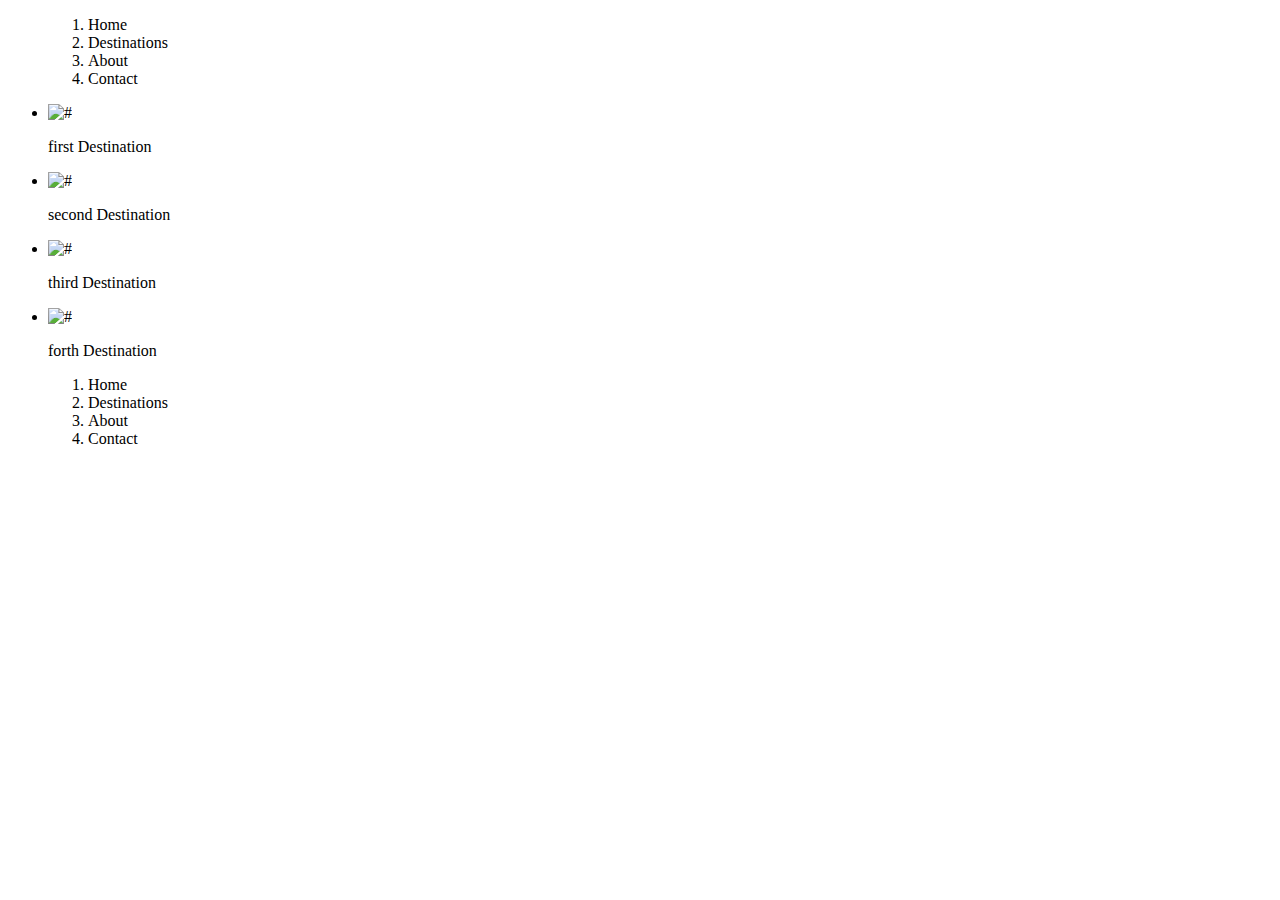
==== index.html @ 6d7c8bcf "added 4 favorite destinations" ====
<!DOCTYPE html>
<html>
    <head>
        <title>Welcome to Jamaica!</title>
        <style media="screen">

        </style>
    </head>
    <header>
      <menu>
        <ol>
          <li>Home</li>
          <li>Destinations</li>
          <li>About</li>
          <li>Contact</li>
        </ol>
      </menu>

    </header>
    <body>
        <ul>
          <li>
              <img src="#" alt="#">
              <p>first Destination</p>
          </li>
          <li>
              <img src="#" alt="#">
              <p>second Destination</p>
          </li>
          <li>
              <img src="#" alt="#">
              <p>third Destination</p>
          </li>
          <li>
              <img src="#" alt="#">
              <p>forth Destination</p>
          </li>
        </ul>
    </body>
    <footer>
      <menu>
        <ol>
          <li>Home</li>
          <li>Destinations</li>
          <li>About</li>
          <li>Contact</li>
        </ol>
      </menu>
    </footer>
</html>
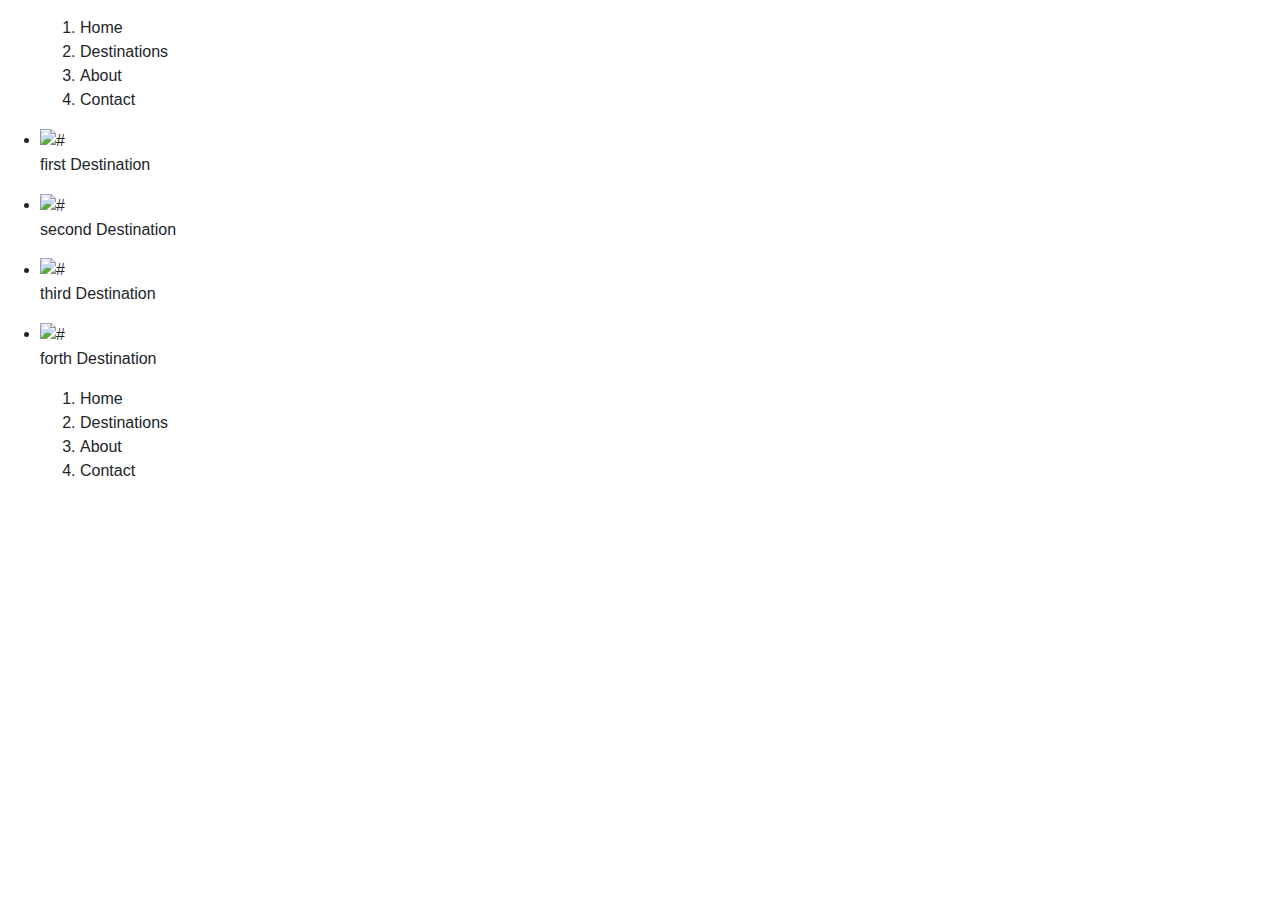
==== commit b41d8b1b: "included bootstrap" ====
--- a/index.html
+++ b/index.html
@@ -2,6 +2,7 @@
 <html>
     <head>
         <title>Welcome to Jamaica!</title>
+        <link rel="stylesheet" href="https://maxcdn.bootstrapcdn.com/bootstrap/4.0.0/css/bootstrap.min.css" integrity="sha384-Gn5384xqQ1aoWXA+058RXPxPg6fy4IWvTNh0E263XmFcJlSAwiGgFAW/dAiS6JXm" crossorigin="anonymous">
         <style media="screen">
 
         </style>
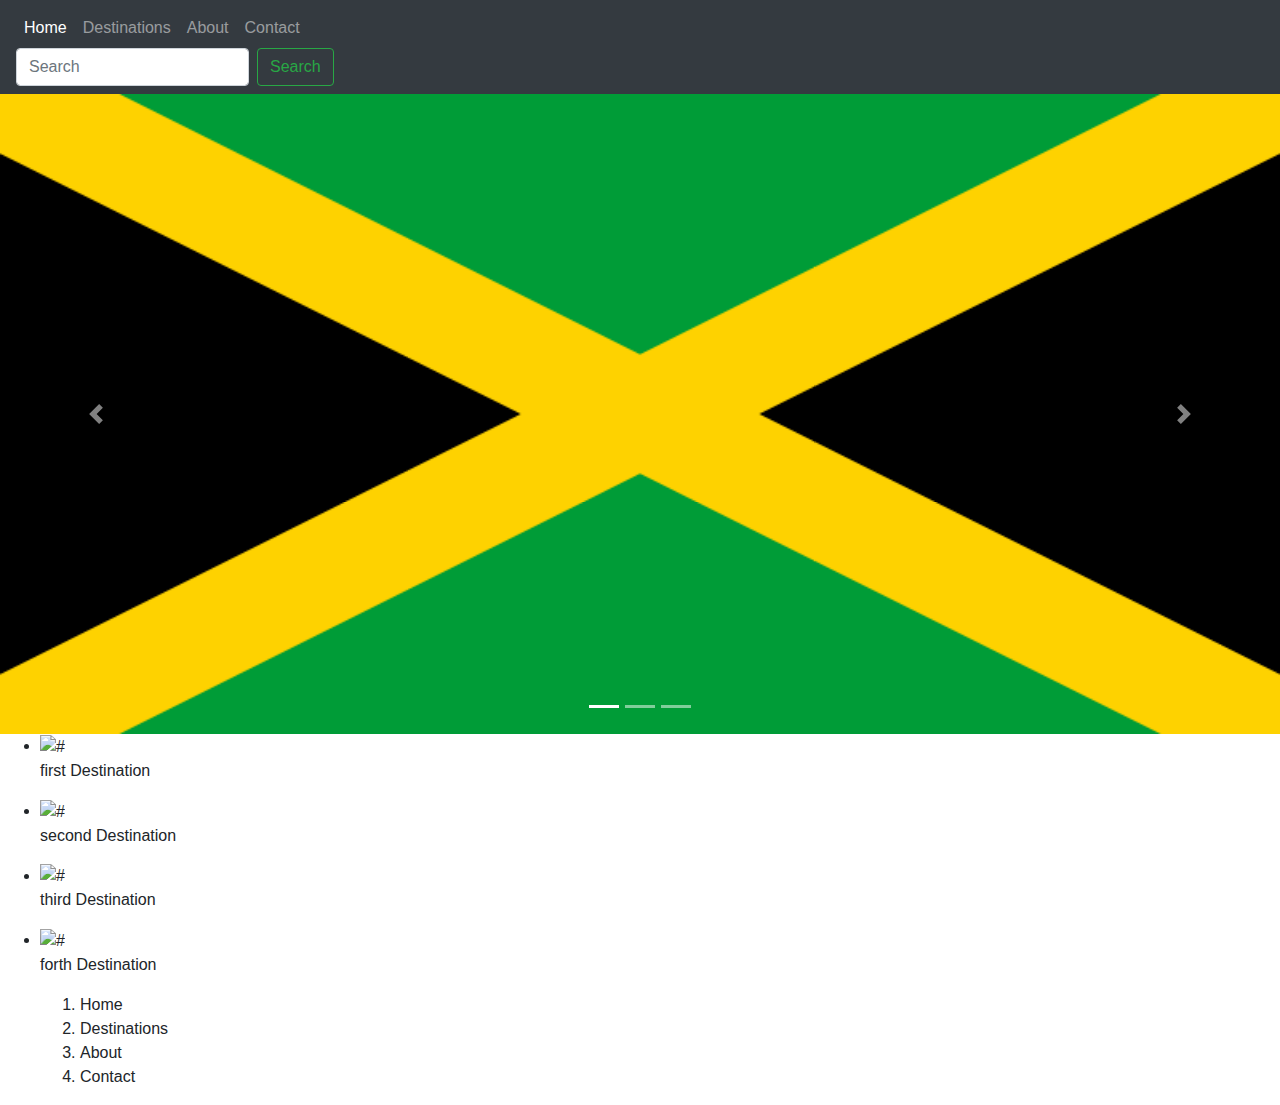
==== commit 4abc36cc: "added slide show" ====
--- a/index.html
+++ b/index.html
@@ -1,24 +1,75 @@
 <!DOCTYPE html>
 <html>
     <head>
-        <title>Welcome to Jamaica!</title>
+        <title>Destinations in Jamaica</title>
+        <meta charset="utf-8">
+
+        <!-- responsive meta tag -->
+        <meta name="viewport" content="width=device-width, initial-scale=1, shrink-to-fit=no">
+
+         <!-- Bootstrap CSS -->
         <link rel="stylesheet" href="https://maxcdn.bootstrapcdn.com/bootstrap/4.0.0/css/bootstrap.min.css" integrity="sha384-Gn5384xqQ1aoWXA+058RXPxPg6fy4IWvTNh0E263XmFcJlSAwiGgFAW/dAiS6JXm" crossorigin="anonymous">
-        <style media="screen">
 
-        </style>
+        <!-- Bootstrap js -->
+        <script src="https://code.jquery.com/jquery-3.4.1.slim.min.js" integrity="sha384-J6qa4849blE2+poT4WnyKhv5vZF5SrPo0iEjwBvKU7imGFAV0wwj1yYfoRSJoZ+n" crossorigin="anonymous"></script>
+        <script src="https://cdn.jsdelivr.net/npm/popper.js@1.16.0/dist/umd/popper.min.js" integrity="sha384-Q6E9RHvbIyZFJoft+2mJbHaEWldlvI9IOYy5n3zV9zzTtmI3UksdQRVvoxMfooAo" crossorigin="anonymous"></script>
+        <script src="https://stackpath.bootstrapcdn.com/bootstrap/4.4.1/js/bootstrap.min.js" integrity="sha384-wfSDF2E50Y2D1uUdj0O3uMBJnjuUD4Ih7YwaYd1iqfktj0Uod8GCExl3Og8ifwB6" crossorigin="anonymous"></script>
+
     </head>
     <header>
-      <menu>
-        <ol>
-          <li>Home</li>
-          <li>Destinations</li>
-          <li>About</li>
-          <li>Contact</li>
-        </ol>
-      </menu>
+      <!-- navigation bar -->
+      <nav class="navbar navbar-expand-lg navbar-dark bg-dark">
+           <div id="navbarSupportedContent justify-content-between">
+            <ul class="navbar-nav mr-auto">
+              <li class="nav-item active"><a class="nav-link" href="#">Home</a></li>
+              <li class="nav-item"><a class="nav-link" href="destinations.html">Destinations</a></li>
+              <li class="nav-item"><a class="nav-link" href="about.html">About</a></li>
+              <li class="nav-item"><a class="nav-link" href="contact.html">Contact</a></li>
+            </ul>
+
+            <!-- search -->
+            <form class="form-inline my-2 my-lg-0">
+              <input class="form-control mr-sm-2" type="search" placeholder="Search" aria-label="Search">
+              <button class="btn btn-outline-success my-2 my-sm-0" type="submit">Search</button>
+            </form>
+          </div>
+      </nav>
 
     </header>
     <body>
+      <!-- Picture slideshow -->
+      <div id="carouselExampleIndicators" class="carousel slide" data-ride="carousel">
+        <ol class="carousel-indicators">
+          <li data-target="#carouselExampleIndicators" data-slide-to="0" class="active"></li>
+          <li data-target="#carouselExampleIndicators" data-slide-to="1"></li>
+          <li data-target="#carouselExampleIndicators" data-slide-to="2"></li>
+        </ol>
+        <div class="carousel-inner">
+          <div class="carousel-item active">
+            <img src="images/jaflag.png" class="d-block w-100" alt="...">
+          </div>
+          <div class="carousel-item">
+            <img src="images/jabeaches.jpg" class="d-block w-100" alt="...">
+          </div>
+          <div class="carousel-item">
+            <img src="images/jaraft.jpg" class="d-block w-100" alt="...">
+          </div>
+        </div>
+        <a class="carousel-control-prev" href="#carouselExampleIndicators" role="button" data-slide="prev">
+          <span class="carousel-control-prev-icon" aria-hidden="true"></span>
+          <span class="sr-only">Previous</span>
+        </a>
+        <a class="carousel-control-next" href="#carouselExampleIndicators" role="button" data-slide="next">
+          <span class="carousel-control-next-icon" aria-hidden="true"></span>
+          <span class="sr-only">Next</span>
+        </a>
+      </div>
+
+
+
+
+
+      <section>
         <ul>
           <li>
               <img src="#" alt="#">
@@ -37,6 +88,8 @@
               <p>forth Destination</p>
           </li>
         </ul>
+
+      </section>
     </body>
     <footer>
       <menu>
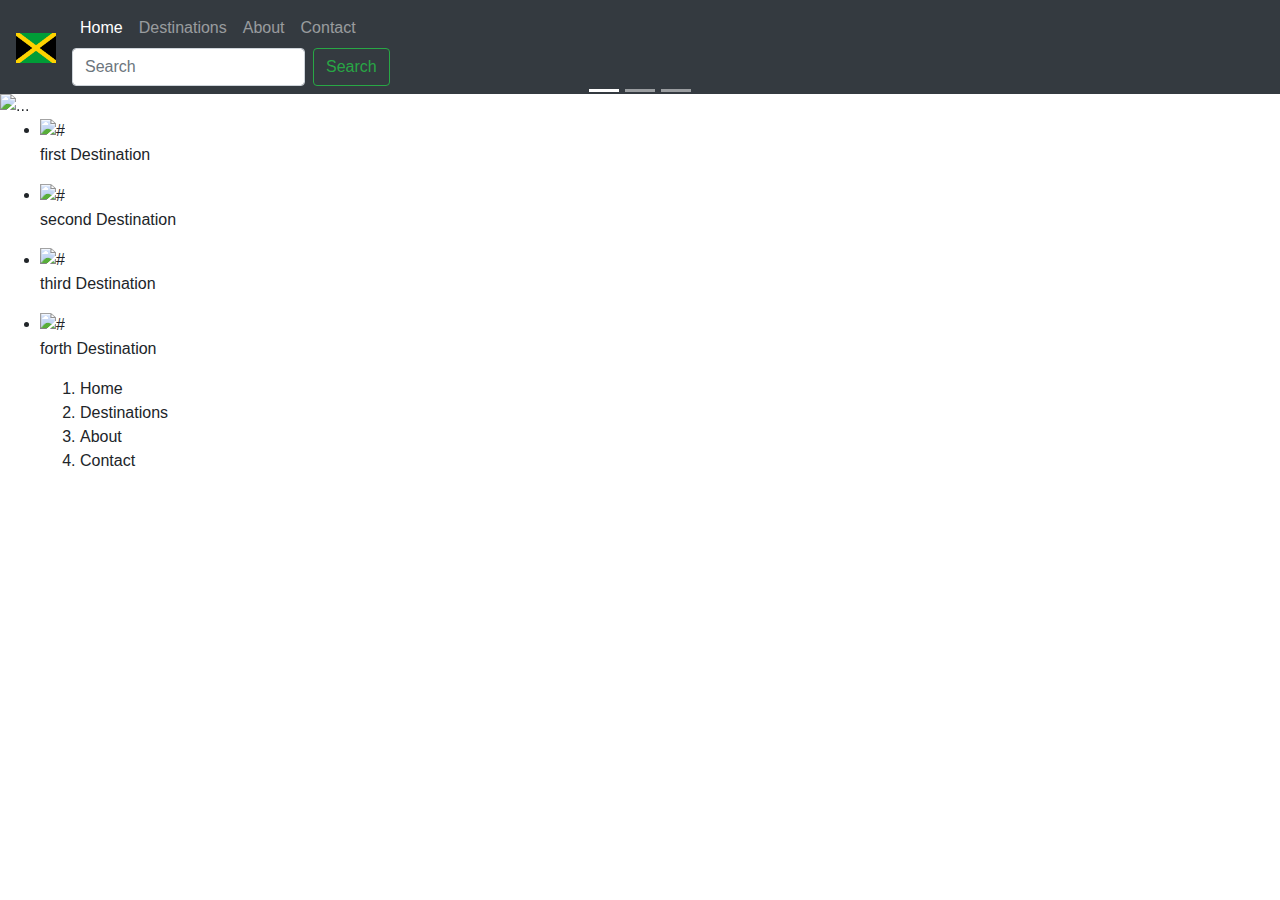
==== commit 6906c259: "added logo image" ====
--- a/index.html
+++ b/index.html
@@ -19,20 +19,23 @@
     <header>
       <!-- navigation bar -->
       <nav class="navbar navbar-expand-lg navbar-dark bg-dark">
-           <div id="navbarSupportedContent justify-content-between">
-            <ul class="navbar-nav mr-auto">
-              <li class="nav-item active"><a class="nav-link" href="#">Home</a></li>
-              <li class="nav-item"><a class="nav-link" href="destinations.html">Destinations</a></li>
-              <li class="nav-item"><a class="nav-link" href="about.html">About</a></li>
-              <li class="nav-item"><a class="nav-link" href="contact.html">Contact</a></li>
-            </ul>
+        <a class="navbar-brand" href="#">
+          <img src="images/jaflag.png" width="40" height="30" alt="">
+        </a>
+         <div id="navbarSupportedContent justify-content-between">
+          <ul class="navbar-nav mr-auto">
+            <li class="nav-item active"><a class="nav-link" href="#">Home</a></li>
+            <li class="nav-item"><a class="nav-link" href="destinations.html">Destinations</a></li>
+            <li class="nav-item"><a class="nav-link" href="about.html">About</a></li>
+            <li class="nav-item"><a class="nav-link" href="contact.html">Contact</a></li>
+          </ul>
 
-            <!-- search -->
-            <form class="form-inline my-2 my-lg-0">
-              <input class="form-control mr-sm-2" type="search" placeholder="Search" aria-label="Search">
-              <button class="btn btn-outline-success my-2 my-sm-0" type="submit">Search</button>
-            </form>
-          </div>
+          <!-- search -->
+          <form class="form-inline my-2 my-lg-0">
+            <input class="form-control mr-sm-2" type="search" placeholder="Search" aria-label="Search">
+            <button class="btn btn-outline-success my-2 my-sm-0" type="submit">Search</button>
+          </form>
+        </div>
       </nav>
 
     </header>
@@ -46,7 +49,7 @@
         </ol>
         <div class="carousel-inner">
           <div class="carousel-item active">
-            <img src="images/jaflag.png" class="d-block w-100" alt="...">
+            <img src="images/jaoutline.png" class="d-block w-100" alt="...">
           </div>
           <div class="carousel-item">
             <img src="images/jabeaches.jpg" class="d-block w-100" alt="...">
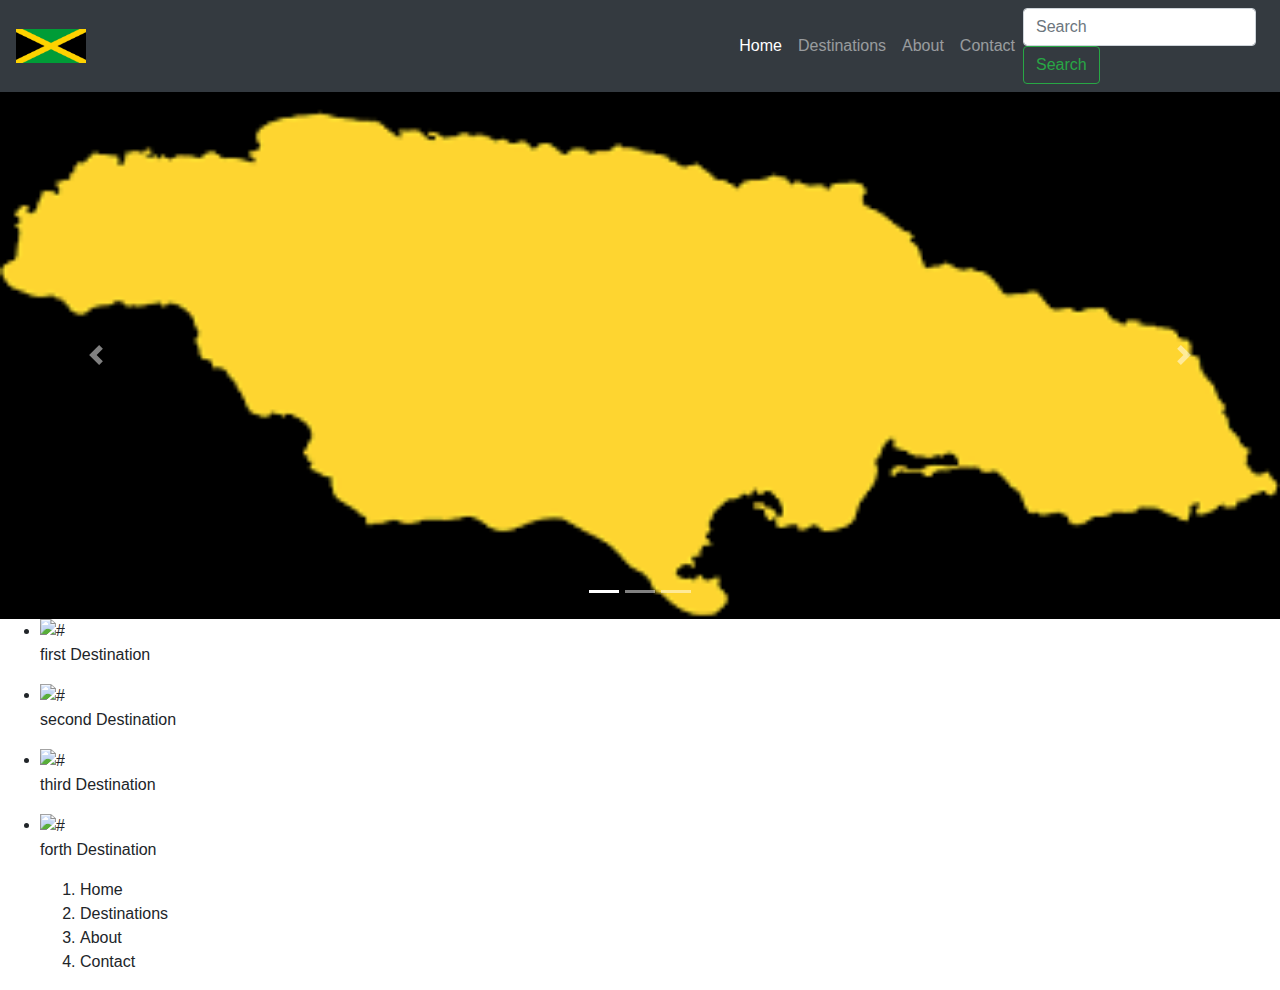
==== commit db2136fa: "Add files via upload" ====
--- a/index.html
+++ b/index.html
@@ -9,6 +9,7 @@
 
          <!-- Bootstrap CSS -->
         <link rel="stylesheet" href="https://maxcdn.bootstrapcdn.com/bootstrap/4.0.0/css/bootstrap.min.css" integrity="sha384-Gn5384xqQ1aoWXA+058RXPxPg6fy4IWvTNh0E263XmFcJlSAwiGgFAW/dAiS6JXm" crossorigin="anonymous">
+        <link rel="stylesheet" href="css/styles.CSS" >
 
         <!-- Bootstrap js -->
         <script src="https://code.jquery.com/jquery-3.4.1.slim.min.js" integrity="sha384-J6qa4849blE2+poT4WnyKhv5vZF5SrPo0iEjwBvKU7imGFAV0wwj1yYfoRSJoZ+n" crossorigin="anonymous"></script>
@@ -19,10 +20,15 @@
     <header>
       <!-- navigation bar -->
       <nav class="navbar navbar-expand-lg navbar-dark bg-dark">
-        <a class="navbar-brand" href="#">
-          <img src="images/jaflag.png" width="40" height="30" alt="">
+        <a class="navbar-brand" href="index.html">
+          <img src="images/jaflag.png" width="10%" height="5%" alt="">
         </a>
-         <div id="navbarSupportedContent justify-content-between">
+
+        <button class="navbar-toggler" type="button" data-toggle="collapse" data-target="#navbarSupportedContent" aria-controls="navbarSupportedContent" aria-expanded="false" aria-label="Toggle navigation">
+          <span class="navbar-toggler-icon"></span>
+        </button>
+
+         <div class="collapse navbar-collapse" id="navbarSupportedContent">
           <ul class="navbar-nav mr-auto">
             <li class="nav-item active"><a class="nav-link" href="#">Home</a></li>
             <li class="nav-item"><a class="nav-link" href="destinations.html">Destinations</a></li>
@@ -31,7 +37,7 @@
           </ul>
 
           <!-- search -->
-          <form class="form-inline my-2 my-lg-0">
+          <form class="form-inline">
             <input class="form-control mr-sm-2" type="search" placeholder="Search" aria-label="Search">
             <button class="btn btn-outline-success my-2 my-sm-0" type="submit">Search</button>
           </form>
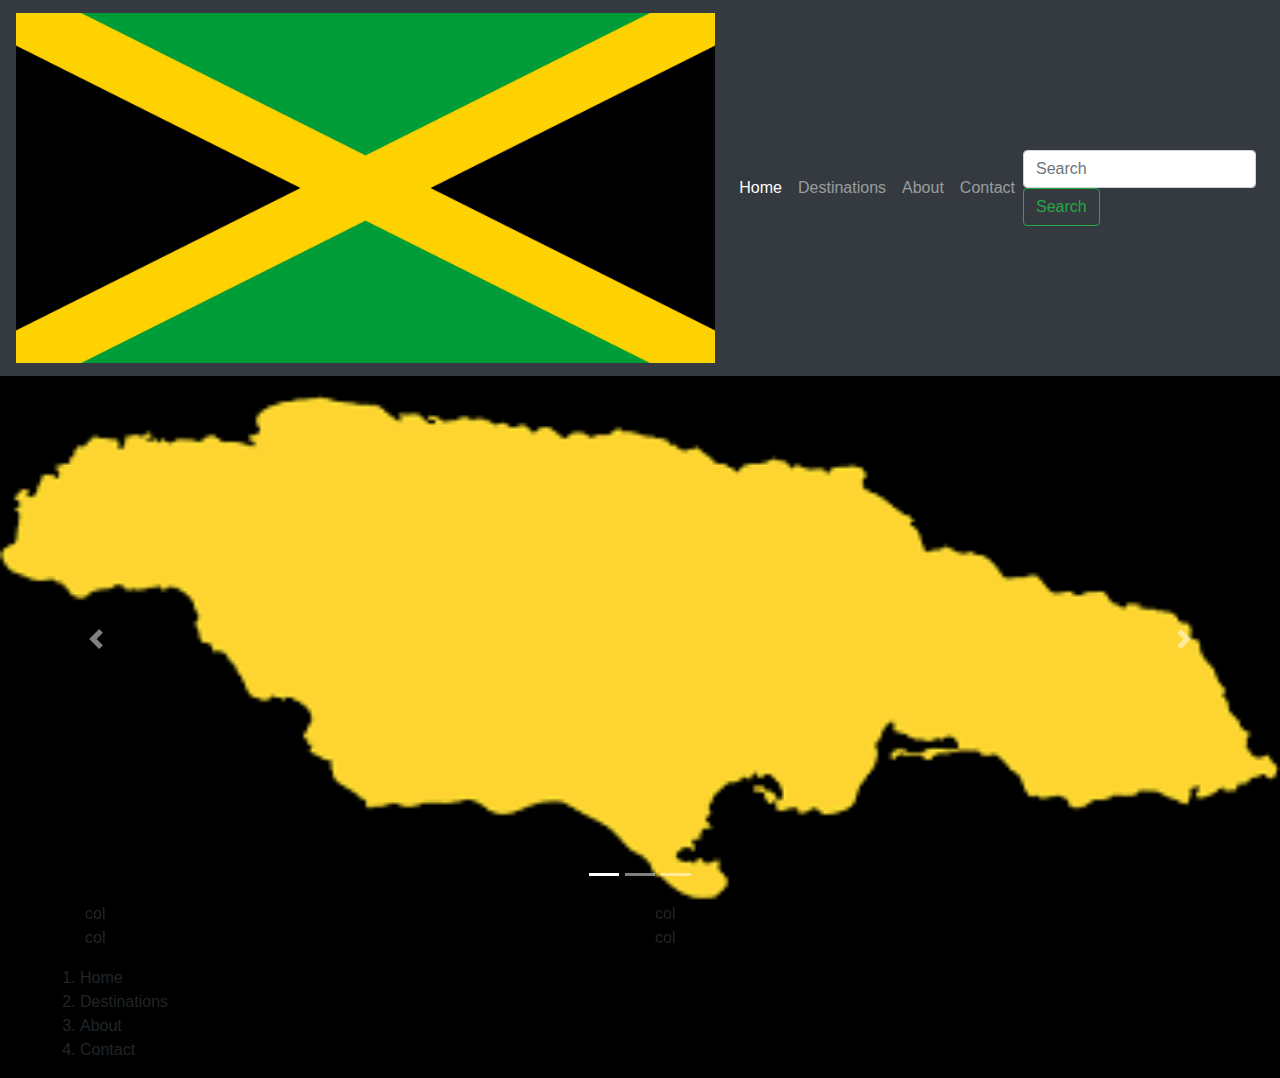
==== commit cafd08ee: "added columns and rows" ====
--- a/index.html
+++ b/index.html
@@ -9,7 +9,7 @@
 
          <!-- Bootstrap CSS -->
         <link rel="stylesheet" href="https://maxcdn.bootstrapcdn.com/bootstrap/4.0.0/css/bootstrap.min.css" integrity="sha384-Gn5384xqQ1aoWXA+058RXPxPg6fy4IWvTNh0E263XmFcJlSAwiGgFAW/dAiS6JXm" crossorigin="anonymous">
-        <link rel="stylesheet" href="css/styles.CSS" >
+        <link rel="stylesheet" href="css/variables.css" >
 
         <!-- Bootstrap js -->
         <script src="https://code.jquery.com/jquery-3.4.1.slim.min.js" integrity="sha384-J6qa4849blE2+poT4WnyKhv5vZF5SrPo0iEjwBvKU7imGFAV0wwj1yYfoRSJoZ+n" crossorigin="anonymous"></script>
@@ -21,7 +21,7 @@
       <!-- navigation bar -->
       <nav class="navbar navbar-expand-lg navbar-dark bg-dark">
         <a class="navbar-brand" href="index.html">
-          <img src="images/jaflag.png" width="10%" height="5%" alt="">
+          <img src="images/jaflag.png" width="100%" height="5%" alt="">
         </a>
 
         <button class="navbar-toggler" type="button" data-toggle="collapse" data-target="#navbarSupportedContent" aria-controls="navbarSupportedContent" aria-expanded="false" aria-label="Toggle navigation">
@@ -78,28 +78,19 @@
 
 
 
-      <section>
-        <ul>
-          <li>
-              <img src="#" alt="#">
-              <p>first Destination</p>
-          </li>
-          <li>
-              <img src="#" alt="#">
-              <p>second Destination</p>
-          </li>
-          <li>
-              <img src="#" alt="#">
-              <p>third Destination</p>
-          </li>
-          <li>
-              <img src="#" alt="#">
-              <p>forth Destination</p>
-          </li>
-        </ul>
-
+      <section class="container">
+        <div class="row">
+          <div class="col-6">col</div>
+          <div class="col-6">col</div>
+        </div>
+        <div class="row">
+          <div class="col-6">col</div>
+          <div class="col-6">col</div>
+        </div>
       </section>
     </body>
+
+
     <footer>
       <menu>
         <ol>
--- a/css/variables.css
+++ b/css/variables.css
@@ -0,0 +1,4 @@
+body {
+  background-color: black; }
+
+/*# sourceMappingURL=variables.css.map */
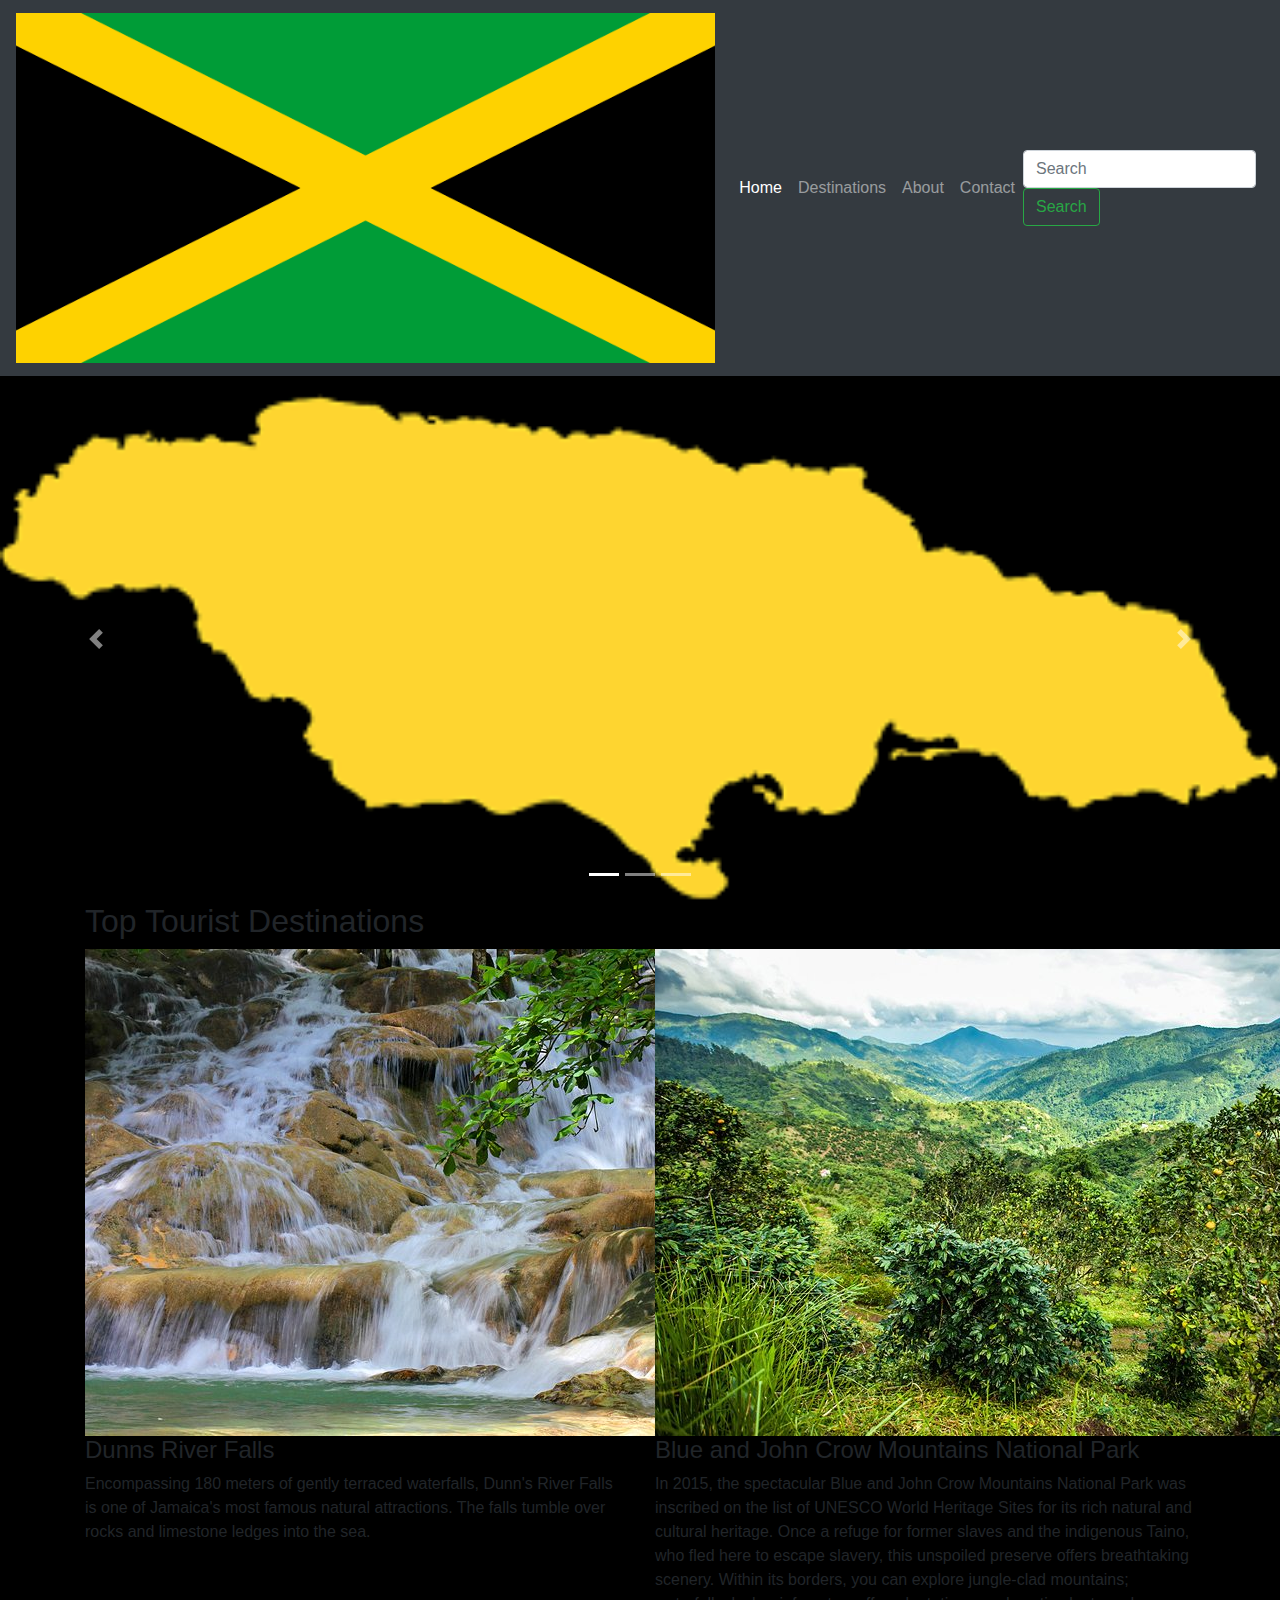
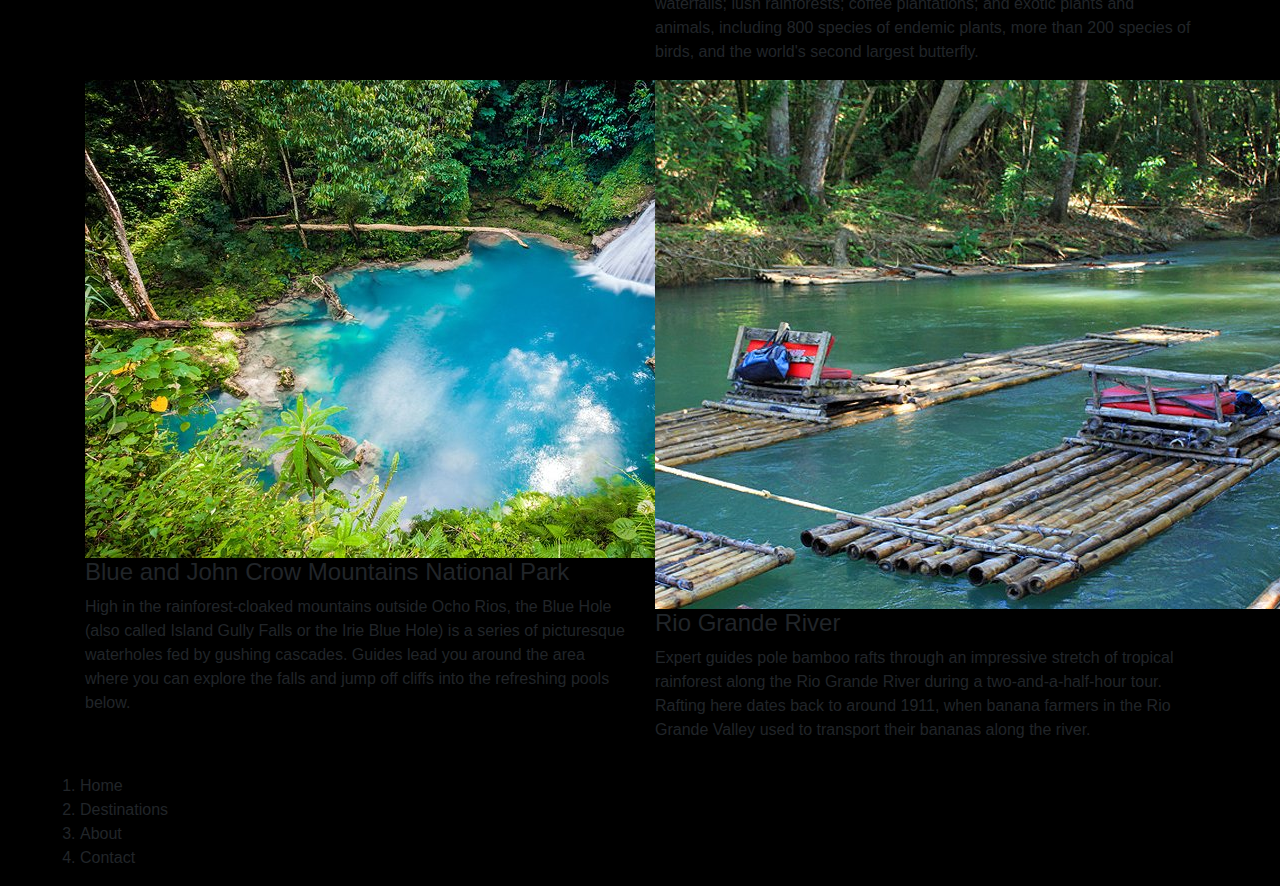
==== commit c1b49da0: "added more to landing page" ====
--- a/index.html
+++ b/index.html
@@ -58,10 +58,10 @@
             <img src="images/jaoutline.png" class="d-block w-100" alt="...">
           </div>
           <div class="carousel-item">
-            <img src="images/jabeaches.jpg" class="d-block w-100" alt="...">
+            <img src="images/jabeaches.jpg" class="d-block w-100" alt="Jamaica Beaches">
           </div>
           <div class="carousel-item">
-            <img src="images/jaraft.jpg" class="d-block w-100" alt="...">
+            <img src="images/jaraft.jpg" class="d-block w-100" alt="Jamaica Raft">
           </div>
         </div>
         <a class="carousel-control-prev" href="#carouselExampleIndicators" role="button" data-slide="prev">
@@ -79,13 +79,30 @@
 
 
       <section class="container">
+        <h2>Top Tourist Destinations</h2>
         <div class="row">
-          <div class="col-6">col</div>
-          <div class="col-6">col</div>
+          <div class="col-6">
+            <img src="images/jadunnsriverfalls.jpg" alt="Dunns River Falls" >
+            <h4>Dunns River Falls</h4>
+            <p>Encompassing 180 meters of gently terraced waterfalls, Dunn's River Falls is one of Jamaica's most famous natural attractions. The falls tumble over rocks and limestone ledges into the sea.</p>
+          </div>
+          <div class="col-6">
+            <img src="images/jabluemountains.jpg" alt="Blue Mountains" >
+            <h4>Blue and John Crow Mountains National Park</h4>
+            <p>In 2015, the spectacular Blue and John Crow Mountains National Park was inscribed on the list of UNESCO World Heritage Sites for its rich natural and cultural heritage. Once a refuge for former slaves and the indigenous Taino, who fled here to escape slavery, this unspoiled preserve offers breathtaking scenery. Within its borders, you can explore jungle-clad mountains; waterfalls; lush rainforests; coffee plantations; and exotic plants and animals, including 800 species of endemic plants, more than 200 species of birds, and the world's second largest butterfly. </p>
+          </div>
         </div>
         <div class="row">
-          <div class="col-6">col</div>
-          <div class="col-6">col</div>
+          <div class="col-6">
+            <img src="images/jabluehole.jpg" alt="Blue Hole" >
+            <h4>Blue and John Crow Mountains National Park</h4>
+            <p>High in the rainforest-cloaked mountains outside Ocho Rios, the Blue Hole (also called Island Gully Falls or the Irie Blue Hole) is a series of picturesque waterholes fed by gushing cascades. Guides lead you around the area where you can explore the falls and jump off cliffs into the refreshing pools below. </p>
+          </div>
+          <div class="col-6">
+            <img src="images/jariogranderiver.jpg" alt="Rio Grande River" >
+            <h4>Rio Grande River</h4>
+            <p>Expert guides pole bamboo rafts through an impressive stretch of tropical rainforest along the Rio Grande River during a two-and-a-half-hour tour. Rafting here dates back to around 1911, when banana farmers in the Rio Grande Valley used to transport their bananas along the river.</p>
+          </div>
         </div>
       </section>
     </body>
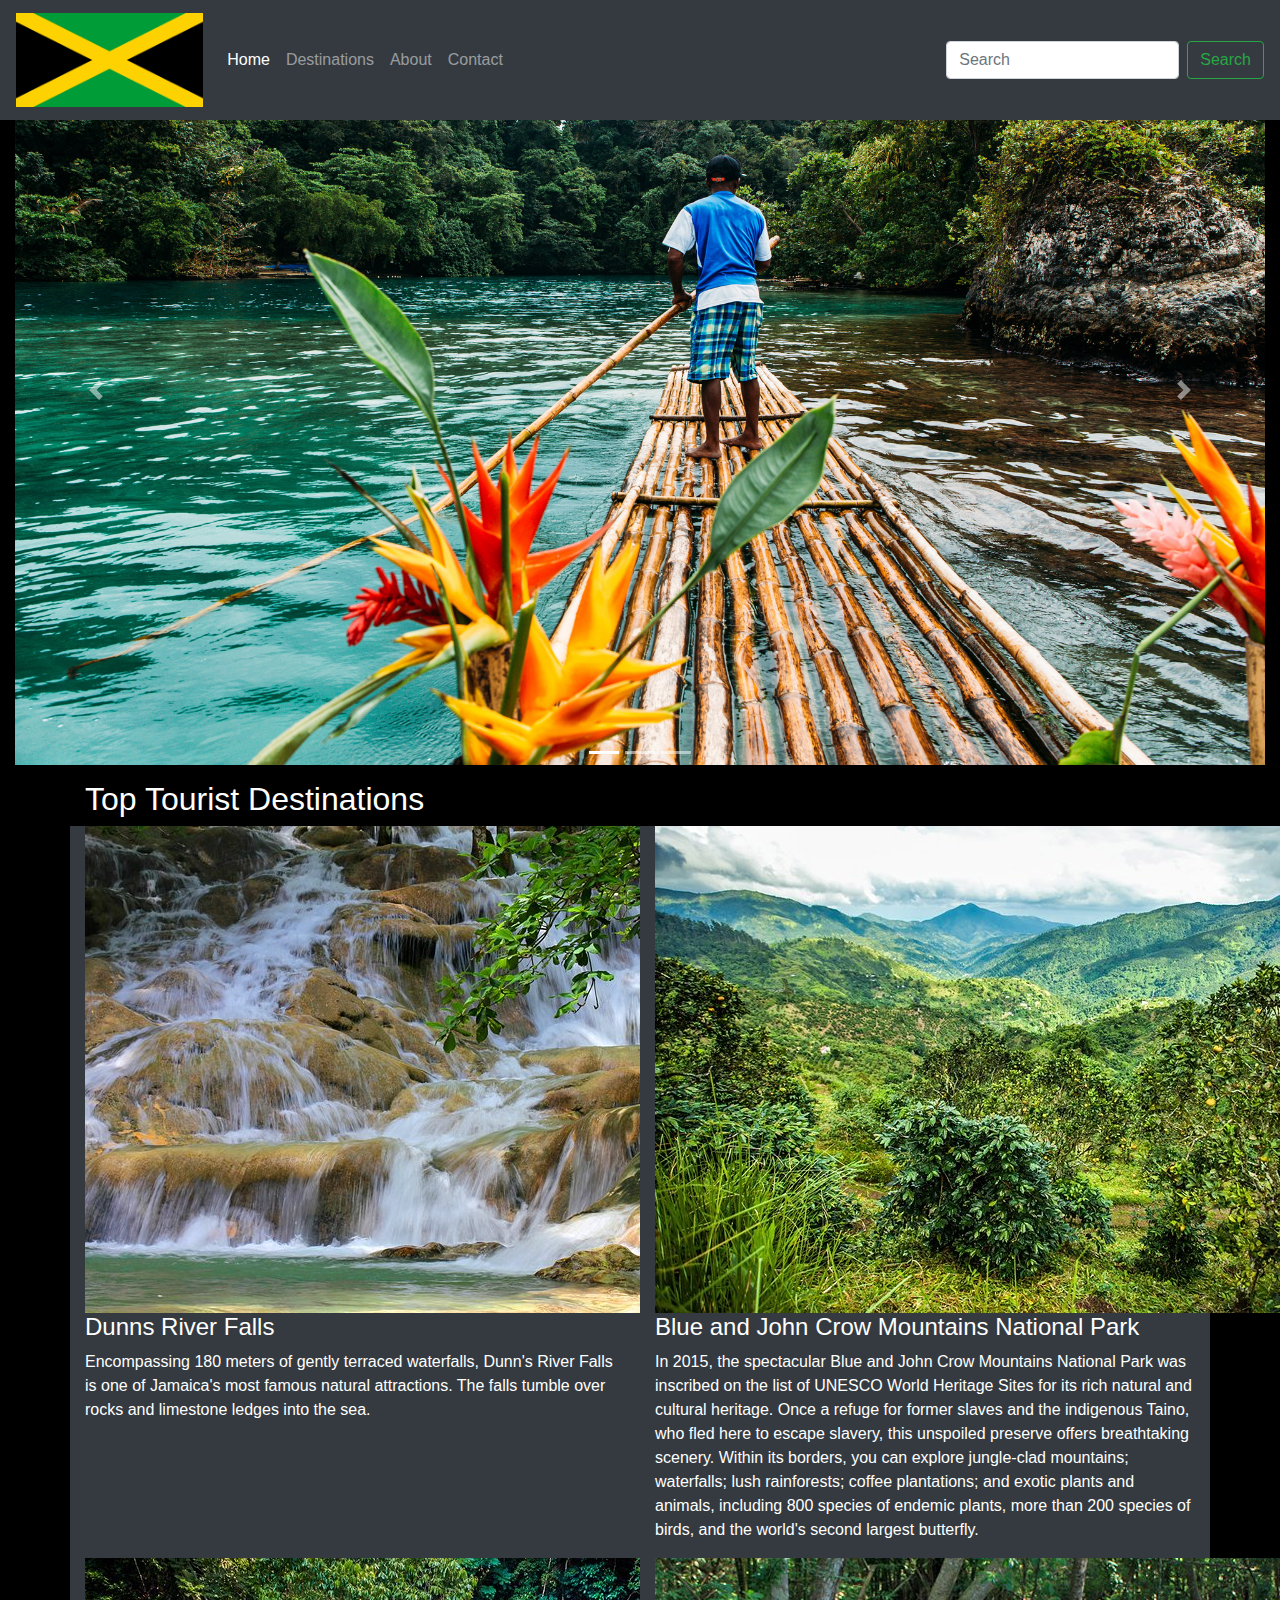
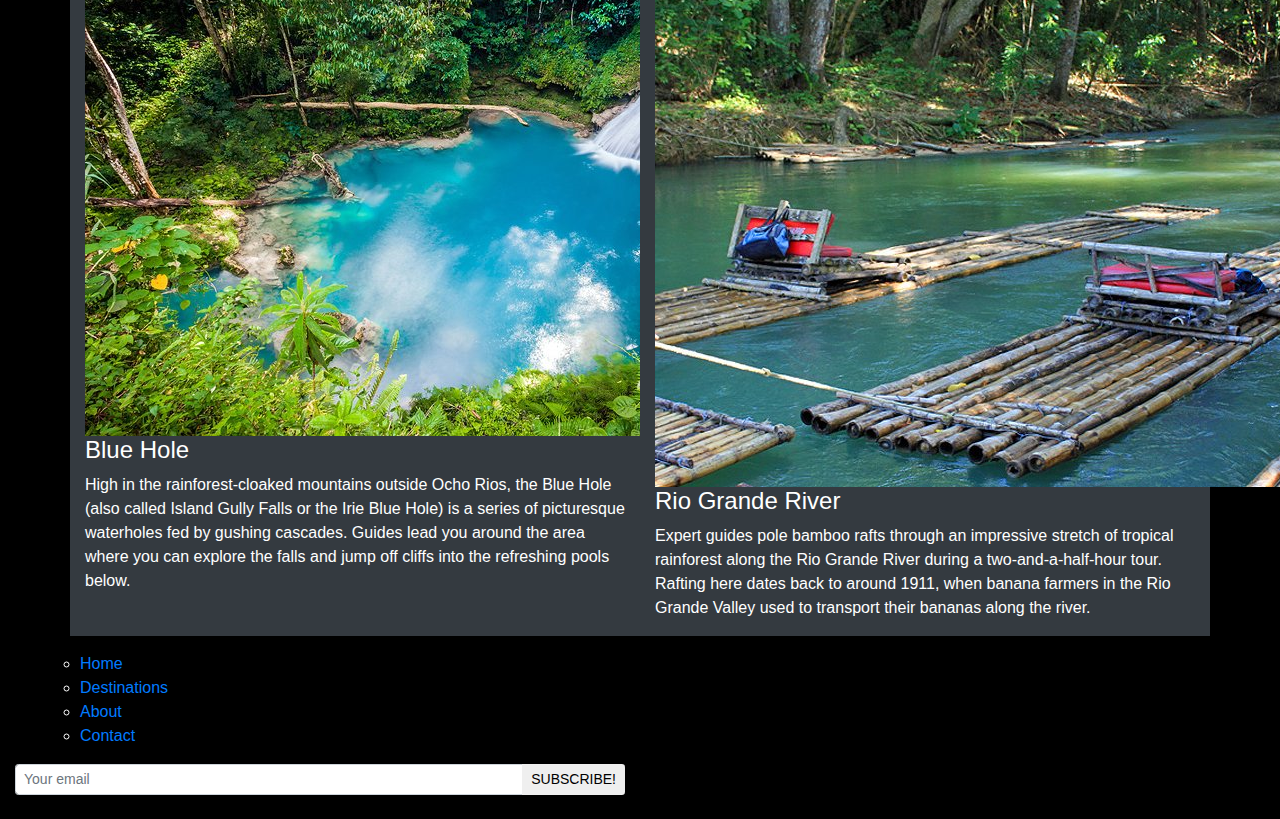
==== commit 5aab08e4: "Add files via upload" ====
--- a/index.html
+++ b/index.html
@@ -4,6 +4,7 @@
         <title>Destinations in Jamaica</title>
         <meta charset="utf-8">
 
+        <meta name="author" content="Sasha-lee Garvey">
         <!-- responsive meta tag -->
         <meta name="viewport" content="width=device-width, initial-scale=1, shrink-to-fit=no">
 
@@ -19,7 +20,7 @@
     </head>
     <header>
       <!-- navigation bar -->
-      <nav class="navbar navbar-expand-lg navbar-dark bg-dark">
+      <nav class="navbar fixed-top navbar-expand-lg navbar-dark bg-dark">
         <a class="navbar-brand" href="index.html">
           <img src="images/jaflag.png" width="100%" height="5%" alt="">
         </a>
@@ -55,13 +56,13 @@
         </ol>
         <div class="carousel-inner">
           <div class="carousel-item active">
-            <img src="images/jaoutline.png" class="d-block w-100" alt="...">
+            <img src="images/jaraft.jpg" class="d-block w-100" alt="Jamaica Raft">
           </div>
           <div class="carousel-item">
             <img src="images/jabeaches.jpg" class="d-block w-100" alt="Jamaica Beaches">
           </div>
           <div class="carousel-item">
-            <img src="images/jaraft.jpg" class="d-block w-100" alt="Jamaica Raft">
+            <img src="images/jaoutline.png" class="d-block w-100" alt="Map of Jamaica">
           </div>
         </div>
         <a class="carousel-control-prev" href="#carouselExampleIndicators" role="button" data-slide="prev">
@@ -82,40 +83,56 @@
         <h2>Top Tourist Destinations</h2>
         <div class="row">
           <div class="col-6">
-            <img src="images/jadunnsriverfalls.jpg" alt="Dunns River Falls" >
+            <a href="destinations.html#dunnsriver"><img src="images/jadunnsriverfalls.jpg" alt="Dunns River Falls" ></a>
             <h4>Dunns River Falls</h4>
             <p>Encompassing 180 meters of gently terraced waterfalls, Dunn's River Falls is one of Jamaica's most famous natural attractions. The falls tumble over rocks and limestone ledges into the sea.</p>
           </div>
           <div class="col-6">
-            <img src="images/jabluemountains.jpg" alt="Blue Mountains" >
+            <a href="destinations.html#bluemountain"><img src="images/jabluemountains.jpg" alt="Blue Mountains" ></a>
             <h4>Blue and John Crow Mountains National Park</h4>
             <p>In 2015, the spectacular Blue and John Crow Mountains National Park was inscribed on the list of UNESCO World Heritage Sites for its rich natural and cultural heritage. Once a refuge for former slaves and the indigenous Taino, who fled here to escape slavery, this unspoiled preserve offers breathtaking scenery. Within its borders, you can explore jungle-clad mountains; waterfalls; lush rainforests; coffee plantations; and exotic plants and animals, including 800 species of endemic plants, more than 200 species of birds, and the world's second largest butterfly. </p>
           </div>
         </div>
         <div class="row">
           <div class="col-6">
-            <img src="images/jabluehole.jpg" alt="Blue Hole" >
-            <h4>Blue and John Crow Mountains National Park</h4>
+            <a href="destinations.html#bluehole"><img src="images/jabluehole.jpg" alt="Blue Hole" ></a>
+            <h4>Blue Hole</h4>
             <p>High in the rainforest-cloaked mountains outside Ocho Rios, the Blue Hole (also called Island Gully Falls or the Irie Blue Hole) is a series of picturesque waterholes fed by gushing cascades. Guides lead you around the area where you can explore the falls and jump off cliffs into the refreshing pools below. </p>
           </div>
           <div class="col-6">
-            <img src="images/jariogranderiver.jpg" alt="Rio Grande River" >
+            <a href="destinations.html#riogrande"><img src="images/jariogranderiver.jpg" alt="Rio Grande River" ></a>
             <h4>Rio Grande River</h4>
             <p>Expert guides pole bamboo rafts through an impressive stretch of tropical rainforest along the Rio Grande River during a two-and-a-half-hour tour. Rafting here dates back to around 1911, when banana farmers in the Rio Grande Valley used to transport their bananas along the river.</p>
           </div>
         </div>
       </section>
+
+      <footer>
+        <menu>
+          <ul>
+            <li><a href="index.html">Home</a></li>
+            <li><a href="destinations.html">Destinations</a></li>
+            <li><a href="about.html">About</a></li>
+            <li><a href="contact.html">Contact</a></li>
+          </ul>
+        </menu>
+
+        <!--Grid column-->
+       <div class="subscribe col-md-6 mb-4">
+
+         <form class="input-group">
+           <input type="text" class="form-control form-control-sm" placeholder="Your email"
+             aria-label="Your email" aria-describedby="basic-addon2">
+           <div class="input-group-append">
+             <button class="btn btn-sm btn-outline-white my-0" type="button">SUBSCRIBE!</button>
+           </div>
+         </form>
+
+       </div>
+       <!--Grid column-->
+      </footer>
     </body>
 
 
-    <footer>
-      <menu>
-        <ol>
-          <li>Home</li>
-          <li>Destinations</li>
-          <li>About</li>
-          <li>Contact</li>
-        </ol>
-      </menu>
-    </footer>
+
 </html>
--- a/css/variables.css
+++ b/css/variables.css
@@ -1,4 +1,54 @@
 body {
-  background-color: black; }
+  background-color: black;
+  color: white;
+  margin-bottom: 10px;
+}
+
+nav{ margin-bottom: 10px;}
+nav a.navbar-brand{
+  width: 5%;
+  height: 5%;
+  display: block;
+}
+
+div.carousel{ padding: 15px;}
+
+div.col-6{ background-color: #343a40;}
+
+p.test2 {
+  white-space: nowrap;
+  width: 200px;
+  border: 1px solid #000000;
+  overflow: hidden;
+  text-overflow: ellipsis;
+}
 
 /*# sourceMappingURL=variables.css.map */
+
+/* Extra small devices (portrait phones, less than 576px) */
+@media (max-width: 575.98px) {
+  nav a.navbar-brand{
+    width: 15%;
+  }
+
+  .form-control{
+    width: 70%;
+    margin-right: 10px;
+  }
+}
+
+/* Small devices (landscape phones, 576px and up) */
+@media (min-width: 576px) {
+  nav a.navbar-brand{
+    width: 15%;
+  }
+}
+
+/* Medium devices (tablets, 768px and up) /*/
+@media (min-width: 768px) {  }
+
+/*Large devices (desktops, 992px and up)*/
+@media (min-width: 992px) { }
+
+/* Extra large devices (large desktops, 1200px and up) */
+@media (min-width: 1200px) { }
